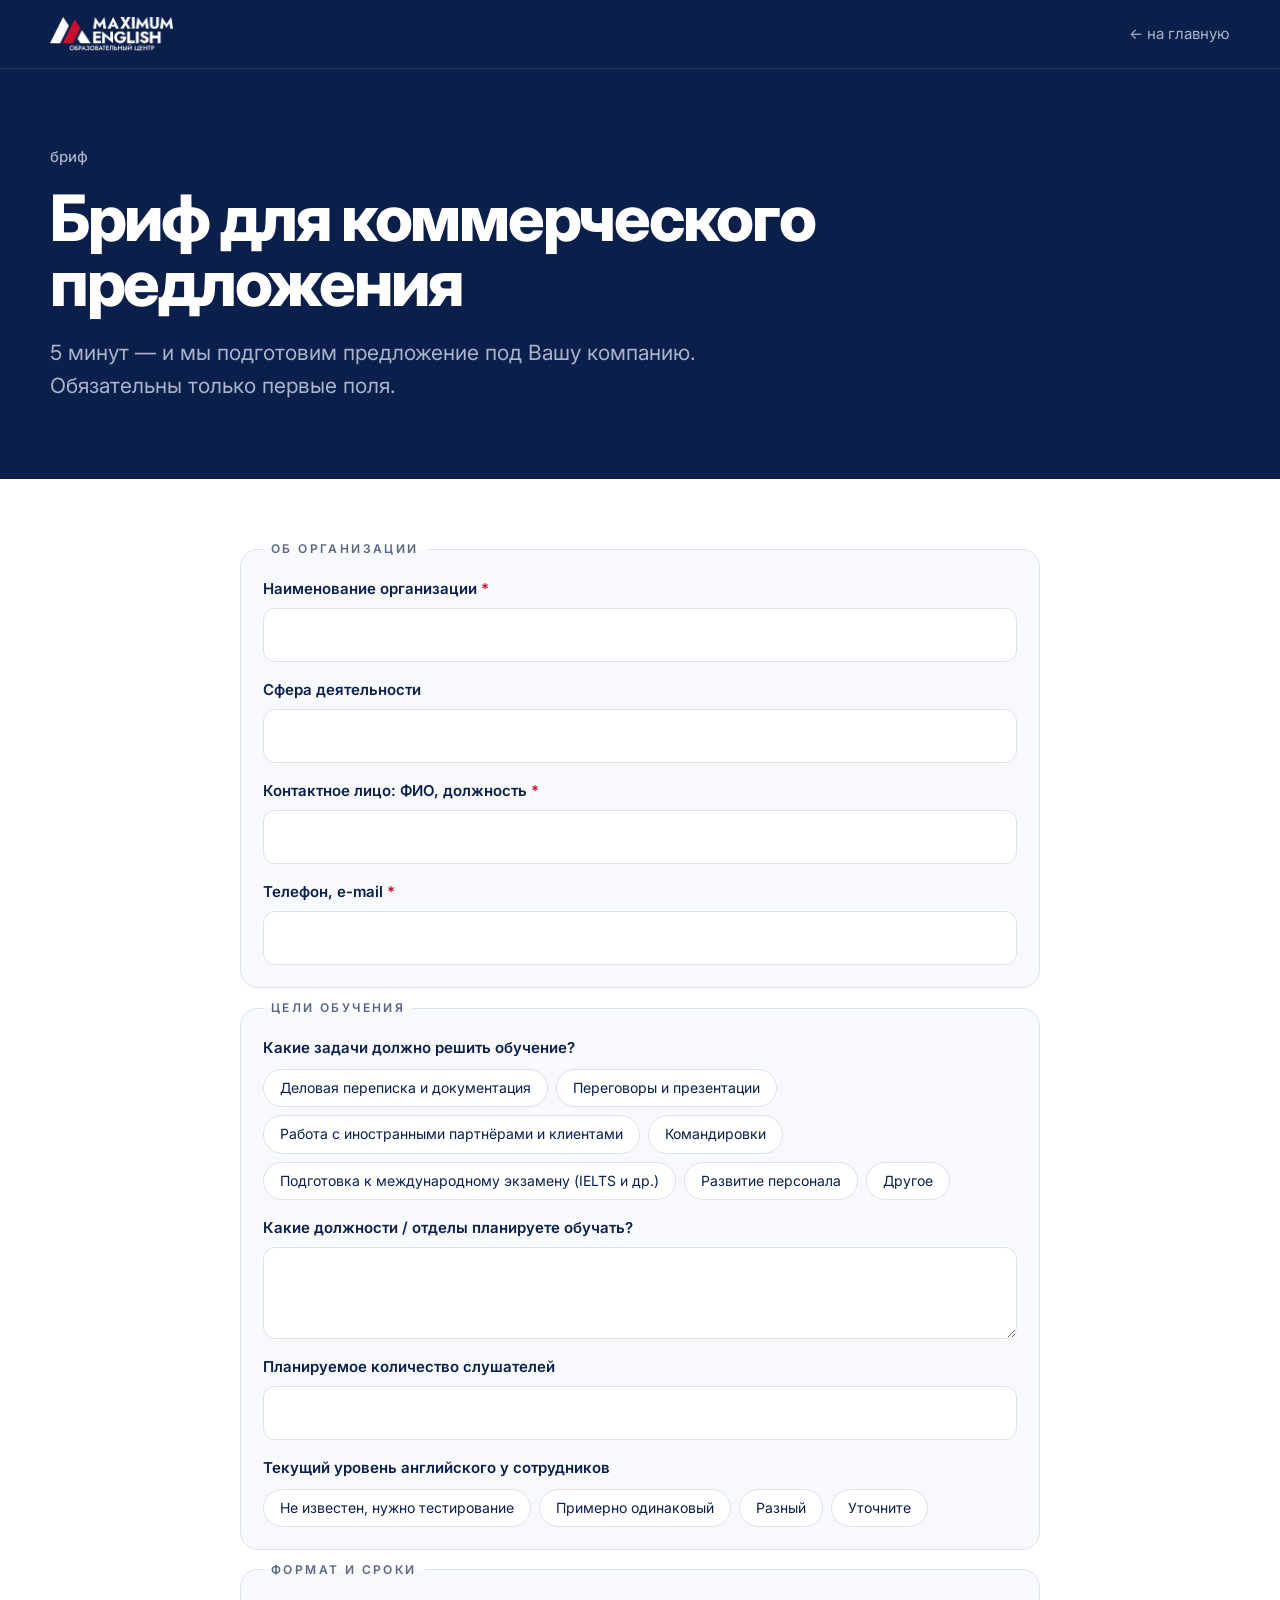
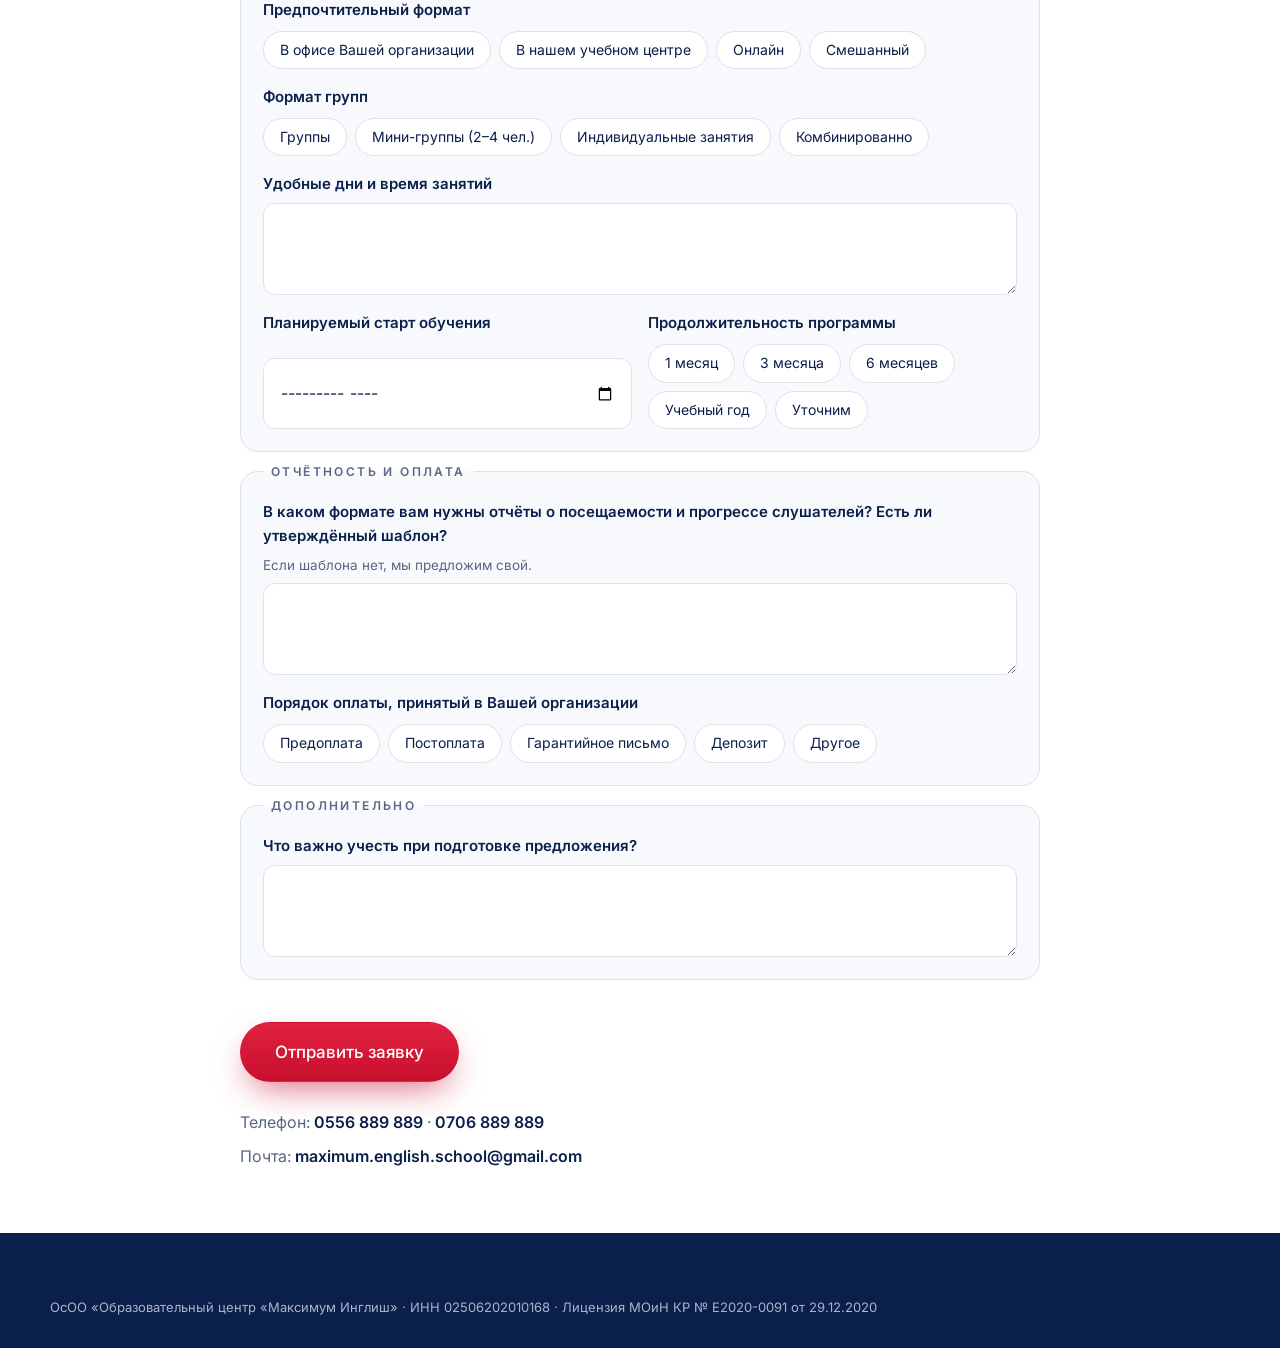
==== brief.html @ fdadd222 "Лендинг v4: визуальная копия образца, короткая форма, бриф отдельной страницей" ====
<!doctype html>
<html lang="ru">
<head>
<meta charset="utf-8">
<meta name="viewport" content="width=device-width, initial-scale=1">
<title>Бриф для коммерческого предложения — Maximum English</title>
<meta name="description" content="Бриф для коммерческого предложения по корпоративному обучению английскому — Maximum English.">
<meta name="robots" content="noindex">
<link rel="icon" href="assets/logo.png">
<link rel="preconnect" href="https://fonts.googleapis.com">
<link rel="preconnect" href="https://fonts.gstatic.com" crossorigin>
<link href="https://fonts.googleapis.com/css2?family=Inter:wght@400;500;600;700;800&family=Playfair+Display:ital@1&display=swap" rel="stylesheet">
<link rel="stylesheet" href="v4.css">
</head>
<body>
<header class="top">
  <div class="wrap">
    <a href="index.html" aria-label="Maximum English — на главную"><img src="assets/logo-white.png" alt="Maximum English — образовательный центр" width="123" height="34"></a>
    <!-- «на главную» ведёт на лендинг; после замены index.html на v4 поменять ссылку на ./ -->
    <a class="back" href="index.html">← на главную</a>
  </div>
</header>
<main>
<section class="s-dark" style="padding:clamp(48px,6vw,80px) 0">
  <div class="wrap">
    <p class="eyebrow">бриф</p>
    <h1 class="h-xl">Бриф для коммерческого предложения</h1>
    <p class="lead">5 минут — и мы подготовим предложение под Вашу компанию. Обязательны только первые поля.</p>
  </div>
</section>
<section class="s-white" id="brief" style="padding:clamp(40px,5vw,72px) 0">
  <div class="wrap" style="max-width:900px">
    <form id="briefForm" class="bf" novalidate>
      <input type="text" name="_honey" style="display:none" tabindex="-1" autocomplete="off">
      <fieldset>
        <legend>Об организации</legend>
        <label class="f"><span>Наименование организации <span class="req">*</span></span><input type="text" name="org" required autocomplete="organization"></label>
        <label class="f">Сфера деятельности<input type="text" name="sphere"></label>
        <label class="f"><span>Контактное лицо: ФИО, должность <span class="req">*</span></span><input type="text" name="contact" required></label>
        <label class="f"><span>Телефон, e-mail <span class="req">*</span></span><input type="text" name="phone_email" required></label>
      </fieldset>

      <fieldset>
        <legend>Цели обучения</legend>
        <div class="q"><span>Какие задачи должно решить обучение?</span><div class="opts">
          <label class="opt"><input type="checkbox" name="goals" value="Деловая переписка и документация"><span>Деловая переписка и документация</span></label>
          <label class="opt"><input type="checkbox" name="goals" value="Переговоры и презентации"><span>Переговоры и презентации</span></label>
          <label class="opt"><input type="checkbox" name="goals" value="Работа с иностранными партнёрами и клиентами"><span>Работа с иностранными партнёрами и клиентами</span></label>
          <label class="opt"><input type="checkbox" name="goals" value="Командировки"><span>Командировки</span></label>
          <label class="opt"><input type="checkbox" name="goals" value="Подготовка к международному экзамену (IELTS и др.)"><span>Подготовка к международному экзамену (IELTS и др.)</span></label>
          <label class="opt"><input type="checkbox" name="goals" value="Развитие персонала"><span>Развитие персонала</span></label>
          <label class="opt"><input type="checkbox" name="goals" value="Другое"><span>Другое</span></label>
        </div></div>
        <label class="f">Какие должности / отделы планируете обучать?<textarea name="departments"></textarea></label>
        <label class="f">Планируемое количество слушателей<input type="number" name="count" min="1" inputmode="numeric"></label>
        <div class="q"><span>Текущий уровень английского у сотрудников</span><div class="opts">
          <label class="opt"><input type="radio" name="level" value="Не известен, нужно тестирование"><span>Не известен, нужно тестирование</span></label>
          <label class="opt"><input type="radio" name="level" value="Примерно одинаковый"><span>Примерно одинаковый</span></label>
          <label class="opt"><input type="radio" name="level" value="Разный"><span>Разный</span></label>
          <label class="opt"><input type="radio" name="level" value="Уточните"><span>Уточните</span></label>
        </div></div>
      </fieldset>

      <fieldset>
        <legend>Формат и сроки</legend>
        <div class="q"><span>Предпочтительный формат</span><div class="opts">
          <label class="opt"><input type="checkbox" name="format" value="В офисе вашей организации"><span>В офисе Вашей организации</span></label>
          <label class="opt"><input type="checkbox" name="format" value="В нашем учебном центре"><span>В нашем учебном центре</span></label>
          <label class="opt"><input type="checkbox" name="format" value="Онлайн"><span>Онлайн</span></label>
          <label class="opt"><input type="checkbox" name="format" value="Смешанный"><span>Смешанный</span></label>
        </div></div>
        <div class="q"><span>Формат групп</span><div class="opts">
          <label class="opt"><input type="radio" name="groups" value="Группы"><span>Группы</span></label>
          <label class="opt"><input type="radio" name="groups" value="Мини-группы (2–4 чел.)"><span>Мини-группы (2–4 чел.)</span></label>
          <label class="opt"><input type="radio" name="groups" value="Индивидуальные занятия"><span>Индивидуальные занятия</span></label>
          <label class="opt"><input type="radio" name="groups" value="Комбинированно"><span>Комбинированно</span></label>
        </div></div>
        <label class="f">Удобные дни и время занятий<textarea name="schedule"></textarea></label>
        <div class="two">
          <label class="f">Планируемый старт обучения<input type="month" name="start"></label>
          <div class="q"><span>Продолжительность программы</span><div class="opts">
            <label class="opt"><input type="radio" name="duration" value="1 месяц"><span>1 месяц</span></label>
            <label class="opt"><input type="radio" name="duration" value="3 месяца"><span>3 месяца</span></label>
            <label class="opt"><input type="radio" name="duration" value="6 месяцев"><span>6 месяцев</span></label>
            <label class="opt"><input type="radio" name="duration" value="Учебный год"><span>Учебный год</span></label>
            <label class="opt"><input type="radio" name="duration" value="Уточним"><span>Уточним</span></label>
          </div></div>
        </div>
      </fieldset>

      <fieldset>
        <legend>Отчётность и оплата</legend>
        <label class="f">В каком формате вам нужны отчёты о посещаемости и прогрессе слушателей? Есть ли утверждённый шаблон?<span class="hint">Если шаблона нет, мы предложим свой.</span><textarea name="reports"></textarea></label>
        <div class="q"><span>Порядок оплаты, принятый в Вашей организации</span><div class="opts">
          <label class="opt"><input type="radio" name="payment" value="Предоплата"><span>Предоплата</span></label>
          <label class="opt"><input type="radio" name="payment" value="Постоплата"><span>Постоплата</span></label>
          <label class="opt"><input type="radio" name="payment" value="Гарантийное письмо"><span>Гарантийное письмо</span></label>
          <label class="opt"><input type="radio" name="payment" value="Депозит"><span>Депозит</span></label>
          <label class="opt"><input type="radio" name="payment" value="Другое"><span>Другое</span></label>
        </div></div>
      </fieldset>

      <fieldset>
        <legend>Дополнительно</legend>
        <label class="f">Что важно учесть при подготовке предложения?<textarea name="extra"></textarea></label>
      </fieldset>

      <p class="err" id="formErr" role="alert"></p>
      <button class="btn btn-red" type="submit" style="justify-self:start">Отправить заявку</button>
    </form>

    <div class="thanks" id="thanks" role="status">
      <p class="eyebrow">Бриф получен</p>
      <h3>Благодарим! Бриф получен.</h3>
      <p>Наш менеджер свяжется с Вами в течение рабочего дня и направит коммерческое предложение.</p>
    </div>
    <div class="contacts">
      <span>Телефон: <a href="tel:+996556889889">0556 889 889</a> · <a href="tel:+996706889889">0706 889 889</a></span>
      <span>Почта: <a href="mailto:maximum.english.school@gmail.com">maximum.english.school@gmail.com</a></span>
    </div>
  </div>
</section>
</main>
<footer>
  <div class="wrap">
    <div class="legal" style="margin-top:0;border-top:0;padding-top:0">ОсОО «Образовательный центр «Максимум Инглиш» · ИНН 02506202010168 · Лицензия МОиН КР № E2020-0091 от 29.12.2020</div>
  </div>
</footer>
<script>
// Отправка брифа: на почту samaragm@maximumenglish.kg через FormSubmit (без своего сервера). Дана пересылает заявку Самаре в Telegram.
var LABELS={org:'Организация',sphere:'Сфера',contact:'Контактное лицо',phone_email:'Телефон, e-mail',goals:'Задачи обучения',departments:'Должности / отделы',count:'Кол-во слушателей',level:'Уровень',format:'Формат',groups:'Группы / индивидуально',schedule:'Дни и время',start:'Старт',duration:'Продолжительность',reports:'Отчёты',payment:'Порядок оплаты',extra:'Что учесть'};
function submitBrief(data){
  var body={_subject:'Бриф корп. клиента: '+(data.org||''),_template:'table',_captcha:'false'};
  Object.keys(data).forEach(function(k){ if(k==='_honey'){return;} var v=data[k]; body[LABELS[k]||k]=Array.isArray(v)?v.join(', '):String(v).slice(0,2000); });
  if(data._honey){ return Promise.resolve(); }
  return fetch('https://formsubmit.co/ajax/samaragm@maximumenglish.kg',{method:'POST',headers:{'Content-Type':'application/json','Accept':'application/json'},body:JSON.stringify(body)})
    .then(function(r){ if(!r.ok) throw new Error('send'); return r.json(); });
}

document.getElementById('briefForm').addEventListener('submit', function(e){
  e.preventDefault();
  var f = e.target, err = document.getElementById('formErr');
  var bad = Array.prototype.filter.call(f.querySelectorAll('[required]'), function(i){ return !i.value.trim(); });
  if (bad.length){ err.textContent = 'Заполните обязательные поля: организация, контактное лицо, телефон или e-mail.'; bad[0].focus(); return; }
  err.textContent = '';
  var data = {};
  new FormData(f).forEach(function(v,k){
    if (data[k] === undefined) data[k] = v;
    else data[k] = [].concat(data[k], v);
  });
  var btn=f.querySelector('button[type=submit]'); if(btn){btn.disabled=true;}
  submitBrief(data).catch(function(){ err.textContent='Не удалось отправить. Позвоните нам: +996 556 889 889 или напишите на samaragm@maximumenglish.kg'; if(btn){btn.disabled=false;} throw 0; }).then(function(){
    f.style.display = 'none';
    var t = document.getElementById('thanks'); t.style.display = 'block';
    t.scrollIntoView({behavior:'smooth', block:'center'});
  });
});
</script>

</body>
</html>
---- v4.css ----
/* v4 — визуальная копия образца, цвета Maximum English. Общий файл стилей для v4.html и brief.html */
:root{
  --dark:#0B1F4B;        /* тёмные секции (у образца #0b0b0b) */
  --dark-2:#12295C;      /* карточки на тёмном */
  --dark-line:rgba(255,255,255,.12);
  --on-dark:#FFFFFF;
  --on-dark-muted:#A9B4CC;
  --light:#EEF1F6;       /* светлые секции (у образца #ebebeb) */
  --card:#F7F9FC;        /* карточки на светлом */
  --card-line:#DCE2EC;
  --white:#FFFFFF;
  --ink:#0B1F4B;
  --muted:#5A6684;
  --red:#C8102E;         /* кнопка-пилюля (у образца жёлтая) */
  --red-2:#E0213F;
  --accent:#FF5A5F;      /* акцентные цифры на тёмном (у образца жёлтые) */
  --sans:'Inter',system-ui,-apple-system,'Segoe UI',Arial,sans-serif;
  --serif:'Playfair Display',Georgia,serif;
  --pad:clamp(16px,3.9vw,50px);
  --sec:clamp(72px,9.5vw,124px);
}
*{box-sizing:border-box}
html{scroll-behavior:smooth;scroll-padding-top:72px}
body{margin:0;background:var(--light);color:var(--ink);font:400 16px/1.6 var(--sans);overflow-x:hidden;-webkit-text-size-adjust:100%;-webkit-font-smoothing:antialiased}
img,video{max-width:100%;height:auto;display:block}
a{color:inherit}
.wrap{max-width:1280px;margin:0 auto;padding:0 var(--pad)}
section{padding:var(--sec) 0}
.s-dark{background:var(--dark);color:var(--on-dark)}
.s-light{background:var(--light)}
.s-white{background:var(--white)}
.eyebrow{font:500 15px/1.4 var(--sans);color:var(--muted);margin:0 0 18px}
.s-dark .eyebrow{color:var(--on-dark-muted)}
h1,h2,h3{margin:0;font-family:var(--sans)}
.h-xl{font-weight:800;font-size:clamp(34px,5vw,64px);line-height:1.02;letter-spacing:-.035em;max-width:1000px}
.h-xl em{font:italic 400 1.02em/1 var(--serif);letter-spacing:-.01em;color:var(--accent)}
.s-light .h-xl em{color:var(--red)}
.lead{font-size:clamp(17px,1.65vw,21px);line-height:1.55;color:var(--muted);margin:22px 0 0;max-width:780px}
.s-dark .lead{color:var(--on-dark-muted)}
.caps{font:600 12.5px/1.4 var(--sans);letter-spacing:.22em;text-transform:uppercase}

/* кнопки-пилюли */
.btn{display:inline-flex;align-items:center;justify-content:center;gap:12px;min-height:60px;padding:0 34px;border-radius:999px;font:500 17px/1.2 var(--sans);text-decoration:none;cursor:pointer;border:1px solid transparent;text-align:center;transition:transform .15s,filter .15s}
.btn svg{width:20px;height:20px;flex:none}
.btn-red{background:linear-gradient(180deg,var(--red-2),var(--red));color:#fff;box-shadow:0 14px 34px -10px rgba(200,16,46,.65)}
.btn-red:hover{filter:brightness(1.06);transform:translateY(-1px)}
.btn-line{border-color:rgba(255,255,255,.28);color:#fff;background:transparent}
.s-light .btn-line,.s-white .btn-line{border-color:#B9C2D3;color:var(--ink)}
.btn-line:hover{border-color:currentColor}
.btn:disabled{opacity:.6;cursor:wait}
.center{text-align:center;margin-top:clamp(40px,5vw,64px)}

/* шапка */
.top{position:sticky;top:0;z-index:30;background:var(--dark);border-bottom:1px solid var(--dark-line);color:#fff}
.top .wrap{display:flex;align-items:center;justify-content:space-between;gap:16px;height:68px}
.top img{height:34px;width:auto}
.top .r{display:flex;align-items:center;gap:24px}
.top .meta{font-size:15px;color:var(--on-dark-muted)}
.top .btn{min-height:46px;padding:0 22px;font-size:15.5px}
.top .back{color:var(--on-dark-muted);text-decoration:none;font-size:15px}
.top .back:hover{color:#fff}
@media(max-width:860px){.top .meta{display:none}}
@media(max-width:420px){.top img{height:28px}.top .btn{padding:0 16px;font-size:14px;min-height:42px}}

/* 1. первый экран */
.hero{padding:clamp(56px,7vw,96px) 0 clamp(72px,9vw,120px)}
.hero .wrap{display:grid;gap:48px;align-items:center}
@media(min-width:960px){.hero .wrap{grid-template-columns:minmax(0,1.8fr) minmax(0,1fr);gap:56px}}
.hero h1{font-weight:800;font-size:clamp(36px,4.8vw,62px);line-height:1.04;letter-spacing:-.03em}
.hero .lead{max-width:600px}
.cta{display:flex;flex-wrap:wrap;gap:14px;margin-top:40px}
.boxes-l{margin:44px 0 14px;color:var(--on-dark-muted)}
.boxes{display:grid;grid-template-columns:repeat(4,minmax(0,1fr));gap:12px;max-width:640px}
.boxes div{border:1px solid rgba(255,255,255,.16);border-radius:6px;padding:16px 6px 14px;text-align:center}
.boxes b{display:block;font:500 clamp(22px,2.3vw,30px)/1.1 var(--sans);letter-spacing:-.01em;white-space:nowrap}
.boxes small{display:block;margin-top:8px;font:500 11px/1.3 var(--sans);letter-spacing:.14em;text-transform:uppercase;color:var(--on-dark-muted)}
.trio{display:grid;grid-template-columns:repeat(3,minmax(0,1fr));gap:24px;margin-top:52px;max-width:720px}
.trio b{display:block;font:800 clamp(22px,2.4vw,30px)/1.1 var(--sans);letter-spacing:-.02em;color:var(--accent)}
.trio span{display:block;margin-top:10px;font-size:14px;line-height:1.45;color:var(--on-dark-muted)}
.hero figure{margin:0;position:relative}
.hero figure img{width:100%;aspect-ratio:4/5;object-fit:cover;object-position:top;border-radius:18px}
.tagpill{position:absolute;left:16px;bottom:16px;right:16px;width:max-content;max-width:calc(100% - 32px);background:rgba(11,31,75,.78);backdrop-filter:blur(8px);border:1px solid rgba(255,255,255,.18);border-radius:999px;padding:9px 18px;font-size:13.5px;line-height:1.35;color:#fff}
@media(max-width:959px){.hero figure{max-width:480px}}
@media(max-width:560px){.boxes{grid-template-columns:repeat(2,minmax(0,1fr))}.trio{grid-template-columns:1fr;gap:18px}}

/* ЕДИНЫЙ СТИЛЬ КРУПНЫХ КАРТОЧЕК (как «после кэмпа» в образце): программы, боли, шаги, «подходит, если» */
.bcards{display:grid;gap:18px;margin-top:clamp(40px,5vw,64px);grid-template-columns:repeat(3,minmax(0,1fr))}
.bcards.c2{grid-template-columns:repeat(2,minmax(0,1fr))}
@media(max-width:1023px){.bcards{grid-template-columns:repeat(2,minmax(0,1fr))}}
@media(max-width:640px){.bcards,.bcards.c2{grid-template-columns:1fr}}
.bc{background:#F8F9FB;border-radius:20px;padding:clamp(26px,2.6vw,34px);color:var(--ink)}
.bc .n{display:block;font:800 clamp(44px,4.4vw,58px)/1 var(--sans);letter-spacing:-.045em}
.bc h3{font-size:clamp(20px,1.8vw,23px);font-weight:800;line-height:1.2;letter-spacing:-.02em;margin-top:20px}
.bc p{margin:12px 0 0;color:var(--muted);font-size:16.5px;line-height:1.55}
.bc.hot{background:linear-gradient(150deg,#E63946 0%,#C8102E 100%);color:#fff}
.bc.hot p{color:rgba(255,255,255,.88)}
.s-dark .bc{background:#F4F5F7}
.s-dark .bc.hot{background:linear-gradient(150deg,#E63946 0%,#C8102E 100%)}
.bc.no{background:rgba(255,255,255,.06);color:#fff}
.bc.no p{color:var(--on-dark-muted)}
.bc .ck{margin-bottom:4px}

/* 2. для кого — карточки 01–04 */
.cards2{display:grid;gap:18px;margin-top:clamp(40px,5vw,64px)}
@media(min-width:760px){.cards2{grid-template-columns:repeat(2,minmax(0,1fr))}}
.pain{background:var(--card);border:1px solid var(--card-line);border-radius:16px;padding:clamp(26px,3vw,40px)}
.num-i{font:italic 400 clamp(40px,4vw,52px)/1 var(--serif);color:var(--red);display:block;margin-bottom:22px}
.pain h3{font-size:clamp(20px,2vw,25px);font-weight:800;line-height:1.2;letter-spacing:-.02em}
.pain p{margin:12px 0 0;color:var(--muted);font-size:16.5px}

/* 3. программы — нумерованный список в 2 колонки */
.topics{display:grid;column-gap:60px;margin-top:clamp(40px,5vw,72px)}
@media(min-width:860px){.topics{grid-template-columns:repeat(2,minmax(0,1fr))}}
.topic{display:grid;grid-template-columns:44px minmax(0,1fr);gap:4px 10px;padding:24px 0;border-bottom:1px solid var(--dark-line)}
.topic i{font:italic 400 26px/1.1 var(--serif);color:var(--accent)}
.topic h3{font-size:clamp(18px,1.7vw,21px);font-weight:700;letter-spacing:-.015em;line-height:1.3}
.topic p{grid-column:2;margin:4px 0 0;color:var(--on-dark-muted);font-size:16px}

/* фото-карточки на тёмном */
.photo2{display:grid;gap:18px;margin-top:64px}
@media(min-width:760px){.photo2{grid-template-columns:repeat(2,minmax(0,1fr))}}
.pc{background:var(--dark-2);border:1px solid var(--dark-line);border-radius:16px;overflow:hidden}
.pc img{width:100%;aspect-ratio:16/10;object-fit:cover}
.pc .t{padding:clamp(22px,2.6vw,34px)}
.pc .caps{color:var(--accent)}
.pc h3{margin-top:14px;font-size:clamp(20px,2vw,25px);font-weight:800;letter-spacing:-.02em}
.pc p{margin:10px 0 0;color:var(--on-dark-muted)}
.note{max-width:820px;margin:28px auto 0;text-align:center;color:var(--on-dark-muted);font-size:16.5px}

/* окружение: сетка фото + текст */
.env{display:grid;gap:40px;align-items:center;margin-top:clamp(64px,7vw,96px)}
@media(min-width:900px){.env{grid-template-columns:minmax(0,1fr) minmax(0,1fr);gap:60px}}
.mosaic{display:grid;grid-template-columns:1fr 1fr;gap:12px}
.mosaic img{width:100%;border-radius:14px;object-fit:cover;aspect-ratio:4/3}
.mosaic img:first-child{grid-column:1/-1;aspect-ratio:3/2}
.env h2{font-size:clamp(28px,3.2vw,42px);font-weight:800;line-height:1.1;letter-spacing:-.03em}
.env p{color:var(--on-dark-muted);font-size:clamp(16px,1.5vw,18.5px);margin:22px 0 0}

/* 4. главное видео — интервью */
.lead-sec{padding-top:0}
.host{display:grid;gap:40px;margin-top:clamp(40px,5vw,60px);align-items:start}
@media(min-width:900px){.host{grid-template-columns:minmax(0,.62fr) minmax(0,1fr);gap:64px}}
.host .v{position:relative}
.host video{width:100%;aspect-ratio:9/16;object-fit:cover;border-radius:18px;background:#000;max-height:820px}
.host .tagpill{bottom:auto;top:16px}
@media(max-width:899px){.host .v{max-width:440px}}
.stat4{display:grid;grid-template-columns:repeat(4,minmax(0,1fr));gap:20px;border-top:1px solid var(--dark-line);border-bottom:1px solid var(--dark-line);padding:30px 0}
.stat4 b{display:block;font:800 clamp(28px,3.2vw,42px)/1 var(--sans);letter-spacing:-.03em;color:var(--accent)}
.stat4 span{display:block;margin-top:10px;font-size:14.5px;line-height:1.4;color:var(--on-dark-muted)}
@media(max-width:560px){.stat4{grid-template-columns:repeat(2,minmax(0,1fr));row-gap:26px}}
.ilist{list-style:none;margin:0;padding:0}
.ilist li{display:grid;grid-template-columns:52px minmax(0,1fr);gap:20px;padding:26px 0;border-bottom:1px solid var(--dark-line)}
.ico{width:52px;height:52px;border-radius:50%;border:1px solid rgba(255,255,255,.2);display:grid;place-items:center;color:var(--accent)}
.ico svg{width:20px;height:20px}
.ilist h3{font-size:clamp(17px,1.6vw,20px);font-weight:700;letter-spacing:-.01em;line-height:1.35}
.ilist p{margin:6px 0 0;color:var(--on-dark-muted)}

/* ещё видео Самары — 2 карточки (тёмная и белая) */
.sub-h{font-size:clamp(24px,2.6vw,34px);font-weight:800;letter-spacing:-.025em;margin-top:clamp(64px,7vw,96px)}
.spk{display:grid;gap:18px;margin-top:28px}
@media(min-width:860px){.spk{grid-template-columns:repeat(2,minmax(0,1fr))}}
.sc{align-items:center;border-radius:20px;padding:clamp(22px,2.6vw,34px);background:var(--dark-2);border:1px solid var(--dark-line);display:grid;grid-template-columns:150px minmax(0,1fr);gap:24px;align-items:start}
.sc.w{background:#fff;color:var(--ink);border-color:#fff}
.sc video{width:150px;aspect-ratio:9/16;object-fit:cover;border-radius:12px;background:#000}
.sc .who{display:flex;align-items:center;gap:12px;padding-bottom:16px;border-bottom:1px solid var(--dark-line);margin-bottom:16px}
.sc.w .who{border-color:var(--card-line)}
.sc .who img{width:48px;height:48px;border-radius:50%;object-fit:cover;object-position:top;border:2px solid var(--accent)}
.sc .who b{font-size:17px}
.sc h3{font-size:17.5px;font-weight:700;line-height:1.35}
.sc p{margin:10px 0 0;color:var(--on-dark-muted)}
.sc.w p{color:var(--muted)}
@media(max-width:480px){.sc{grid-template-columns:1fr}.sc video{width:100%;max-width:300px}}

/* 5. отзывы — вертикальные видео-карточки */
.revs{display:grid;gap:18px;margin-top:clamp(40px,5vw,64px);grid-template-columns:repeat(4,minmax(0,1fr))}
@media(max-width:1023px){.revs{grid-template-columns:repeat(2,minmax(0,1fr))}}
@media(max-width:520px){.revs{grid-template-columns:1fr;max-width:400px}}
.rv{background:var(--card);border:1px solid var(--card-line);border-radius:18px;padding:10px 10px 22px;margin:0}
.rv video{width:100%;aspect-ratio:9/16;object-fit:cover;border-radius:12px;background:#0b0b0b}
.rv h3{font-size:18px;font-weight:700;margin:18px 10px 0;letter-spacing:-.01em}
.rv p{margin:6px 10px 0;color:var(--muted);font-size:14.5px;line-height:1.45}
.revs .more{display:none}
.revs.open .more{display:block}
.more-btn{margin-top:36px}

/* клиенты — сетка плашек для логотипов */
.divide{border:0;border-top:1px solid var(--card-line);margin:0}
.logos{display:grid;gap:12px;margin-top:clamp(36px,4vw,56px);grid-template-columns:repeat(4,minmax(0,1fr))}
@media(max-width:900px){.logos{grid-template-columns:repeat(3,minmax(0,1fr))}}
@media(max-width:560px){.logos{grid-template-columns:repeat(2,minmax(0,1fr))}}
.lg{background:var(--card);border:1px solid var(--card-line);border-radius:14px;min-height:104px;display:flex;align-items:center;justify-content:center;padding:16px;text-align:center;font:600 15px/1.3 var(--sans);color:var(--ink);letter-spacing:-.01em}
.lg img{max-height:44px;max-width:80%;width:auto;height:auto}
.lg.em{flex-direction:column;gap:8px}
.lg.em img{max-height:46px}
.lg.em span{font:600 12.5px/1.25 var(--sans);color:var(--muted)}

/* 6. тарифы — карточки 01–03, первая (выгодная) цветная */
.tariffs{display:grid;gap:18px;margin-top:clamp(40px,5vw,64px)}
@media(min-width:900px){.tariffs{grid-template-columns:repeat(3,minmax(0,1fr))}}
.tf{background:var(--card);border:1px solid var(--card-line);border-radius:20px;padding:clamp(26px,3vw,40px);display:flex;flex-direction:column}
.tf .n{font:800 clamp(48px,5vw,64px)/1 var(--sans);letter-spacing:-.04em}
.tf h3{font-size:clamp(22px,2.2vw,27px);font-weight:800;letter-spacing:-.02em;margin-top:18px}
.tf .k{color:var(--muted);font-size:15px;margin-top:4px}
.tf ul{list-style:none;margin:22px 0 0;padding:0}
.tf li{display:flex;justify-content:space-between;align-items:baseline;gap:12px;padding:12px 0;border-top:1px solid var(--card-line);font-size:15.5px}
.tf li b{font-weight:800;font-size:19px;white-space:nowrap;letter-spacing:-.01em}
.tf .u{margin-top:auto;padding-top:16px;color:var(--muted);font-size:14px}
.tf.hot{background:linear-gradient(160deg,#E0213F,#B40E29);color:#fff;border-color:transparent}
.tf.hot .k,.tf.hot .u{color:rgba(255,255,255,.82)}
.tf.hot li{border-color:rgba(255,255,255,.25)}
.badge{align-self:flex-start;margin-top:14px;background:#fff;color:var(--red);border-radius:999px;padding:5px 12px;font:700 12px/1.2 var(--sans);letter-spacing:.08em;text-transform:uppercase}
.pnote{margin:26px 0 0;color:var(--muted);font-size:16px}
.s-dark .pnote{color:var(--on-dark-muted)}
.tf{border:0;color:var(--ink)}
.tf.hot{color:#fff}

/* 7. подходит / не подходит + плашка */
.fit{display:grid;gap:48px;margin-top:clamp(40px,5vw,64px);align-items:start}
@media(min-width:960px){.fit{grid-template-columns:minmax(0,1fr) minmax(0,1fr);gap:64px}}
.checks{list-style:none;margin:0;padding:0}
.checks li{display:grid;grid-template-columns:36px minmax(0,1fr);gap:20px;padding:24px 0;border-bottom:1px solid var(--dark-line)}
.checks li:first-child{padding-top:0}
.checks li:last-child{border-bottom:0}
.ck{width:36px;height:36px;border-radius:50%;background:rgba(255,90,95,.14);color:var(--accent);display:grid;place-items:center}
.ck svg{width:16px;height:16px}
.checks .no .ck{background:rgba(255,255,255,.07);color:var(--on-dark-muted)}
.checks h3{font-size:clamp(17px,1.6vw,20px);font-weight:700;line-height:1.4}
.checks .no h3{color:var(--on-dark-muted)}
.checks p{margin:6px 0 0;color:var(--on-dark-muted);font-size:15.5px}
.panel{border:1px solid var(--accent);border-radius:20px;padding:clamp(26px,3.4vw,44px);background:radial-gradient(120% 80% at 100% 0%,rgba(255,90,95,.14),transparent 60%),var(--dark-2)}
.panel .caps{color:var(--accent)}
.panel .big{font:800 clamp(30px,3.6vw,48px)/1.08 var(--sans);letter-spacing:-.03em;margin-top:16px}
.panel .where{color:var(--on-dark-muted);margin-top:10px;font-size:17px}
.prog{margin-top:36px}
.prog .row{display:flex;justify-content:space-between;align-items:baseline;gap:12px}
.prog .row b{font:800 clamp(52px,6vw,76px)/1 var(--sans);color:var(--accent);letter-spacing:-.04em}
.prog .row b small{font:400 22px/1 var(--sans);color:var(--on-dark-muted);letter-spacing:0;margin-left:6px}
.prog .row span{color:var(--on-dark-muted);font-size:16.5px;text-align:right}
.bar{height:9px;border-radius:9px;background:rgba(255,255,255,.1);margin-top:16px;overflow:hidden}
.bar i{display:block;height:100%;width:20%;border-radius:9px;background:linear-gradient(90deg,var(--red),var(--accent))}
.prog .sub{display:flex;justify-content:space-between;gap:12px;margin-top:12px;font-size:14.5px;color:var(--on-dark-muted)}
.panel .btn{width:100%;margin-top:34px}
.live{display:flex;align-items:center;gap:12px;margin-top:22px;border:1px solid rgba(255,90,95,.35);border-radius:6px;padding:14px 18px;font-size:15px;color:var(--on-dark-muted)}
.live:before{content:"";flex:none;width:9px;height:9px;border-radius:50%;background:var(--accent)}
.live b{color:#fff}
.panel .caps.k2{color:var(--on-dark-muted);margin-top:28px;display:block;font-size:11.5px}
.tel{display:flex;justify-content:space-between;gap:12px;align-items:center;border:1px solid var(--dark-line);border-radius:8px;padding:14px 18px;margin-top:10px;text-decoration:none;font-weight:600}
.tel span{color:var(--on-dark-muted);font-weight:400;font-size:14.5px}

/* 8. как попасть — шаги 01–05 */
.steps{list-style:none;padding:0;grid-template-columns:repeat(5,minmax(0,1fr))}
@media(max-width:1180px){.steps{grid-template-columns:repeat(3,minmax(0,1fr))}}
@media(max-width:640px){.steps{grid-template-columns:1fr}}
.steps .bc{padding:28px 24px}

/* 9. заявка */
.apply{display:grid;gap:40px;align-items:start}
@media(min-width:960px){.apply{grid-template-columns:minmax(0,1fr) minmax(0,1fr);gap:64px}}
.contacts{margin-top:28px;display:grid;gap:8px;font-size:16px;color:var(--muted)}
.contacts a{color:var(--ink);font-weight:600;text-decoration:none;word-break:break-word}
.lf{background:var(--light);border:1px solid var(--card-line);border-radius:20px;padding:clamp(24px,3vw,40px);display:grid;gap:16px}
.lf label{display:grid;gap:7px;font-weight:600;font-size:15px}
.req{color:var(--red)}
input[type=text],input[type=tel],input[type=email],input[type=number],input[type=month],textarea{width:100%;font:400 16px/1.4 var(--sans);color:var(--ink);background:#fff;border:1px solid var(--card-line);border-radius:12px;padding:14px 16px;min-height:54px}
textarea{min-height:92px;resize:vertical}
input:focus,textarea:focus{outline:2px solid var(--ink);outline-offset:1px}
.lf .btn{width:100%;margin-top:6px}
.err{color:var(--red);font-size:14.5px;font-weight:500;min-height:1em;margin:0}
.thanks{display:none;border-radius:20px;background:var(--light);padding:32px 28px}
.thanks h3{font-size:26px;font-weight:800;letter-spacing:-.02em;margin-bottom:8px}
.thanks p{margin:0;color:var(--muted)}
.brief-link{display:inline-block;margin-top:18px;font-size:15.5px;color:var(--muted)}
.brief-link a{color:var(--red);font-weight:600;text-decoration:none}
.brief-link a:hover{text-decoration:underline}

/* подвал */
footer{background:var(--dark);color:var(--on-dark-muted);padding:64px 0 30px;font-size:15px}
.fgrid{display:grid;gap:32px;grid-template-columns:repeat(auto-fit,minmax(min(100%,240px),1fr))}
footer img{height:40px;width:auto}
footer h4{margin:0 0 12px;color:#fff;font:600 12px/1.3 var(--sans);letter-spacing:.2em;text-transform:uppercase}
footer ul{list-style:none;margin:0;padding:0;display:grid;gap:6px}
footer a{color:#fff;text-decoration:none;font-weight:500;word-break:break-word}
.legal{border-top:1px solid var(--dark-line);margin-top:40px;padding-top:20px;font-size:13px}

/* полный бриф (brief.html) */
.bf{display:grid;gap:14px}
.bf fieldset{border:1px solid var(--card-line);background:var(--card);border-radius:18px;padding:22px;margin:0;display:grid;gap:16px;min-width:0}
.bf legend{font:600 12px/1 var(--sans);letter-spacing:.2em;text-transform:uppercase;color:var(--muted);padding:0 8px}
label.f{display:grid;gap:7px;font-weight:600;font-size:15px}
.hint{font-weight:400;color:var(--muted);font-size:13.5px}
.q{display:grid;gap:9px}
.q>span{font-weight:600;font-size:15px}
.opts{display:flex;flex-wrap:wrap;gap:8px}
.opt{position:relative;max-width:100%}
.opt input{position:absolute;opacity:0;inset:0;width:100%;height:100%;margin:0;cursor:pointer}
.opt span{display:inline-block;border:1px solid var(--card-line);border-radius:999px;padding:9px 16px;font-size:14px;line-height:1.3;background:#fff}
.opt input:checked+span{background:var(--ink);color:#fff;border-color:var(--ink)}
.opt input:focus-visible+span{outline:2px solid var(--ink);outline-offset:2px}
.two{display:grid;gap:16px;grid-template-columns:repeat(auto-fit,minmax(min(100%,240px),1fr))}
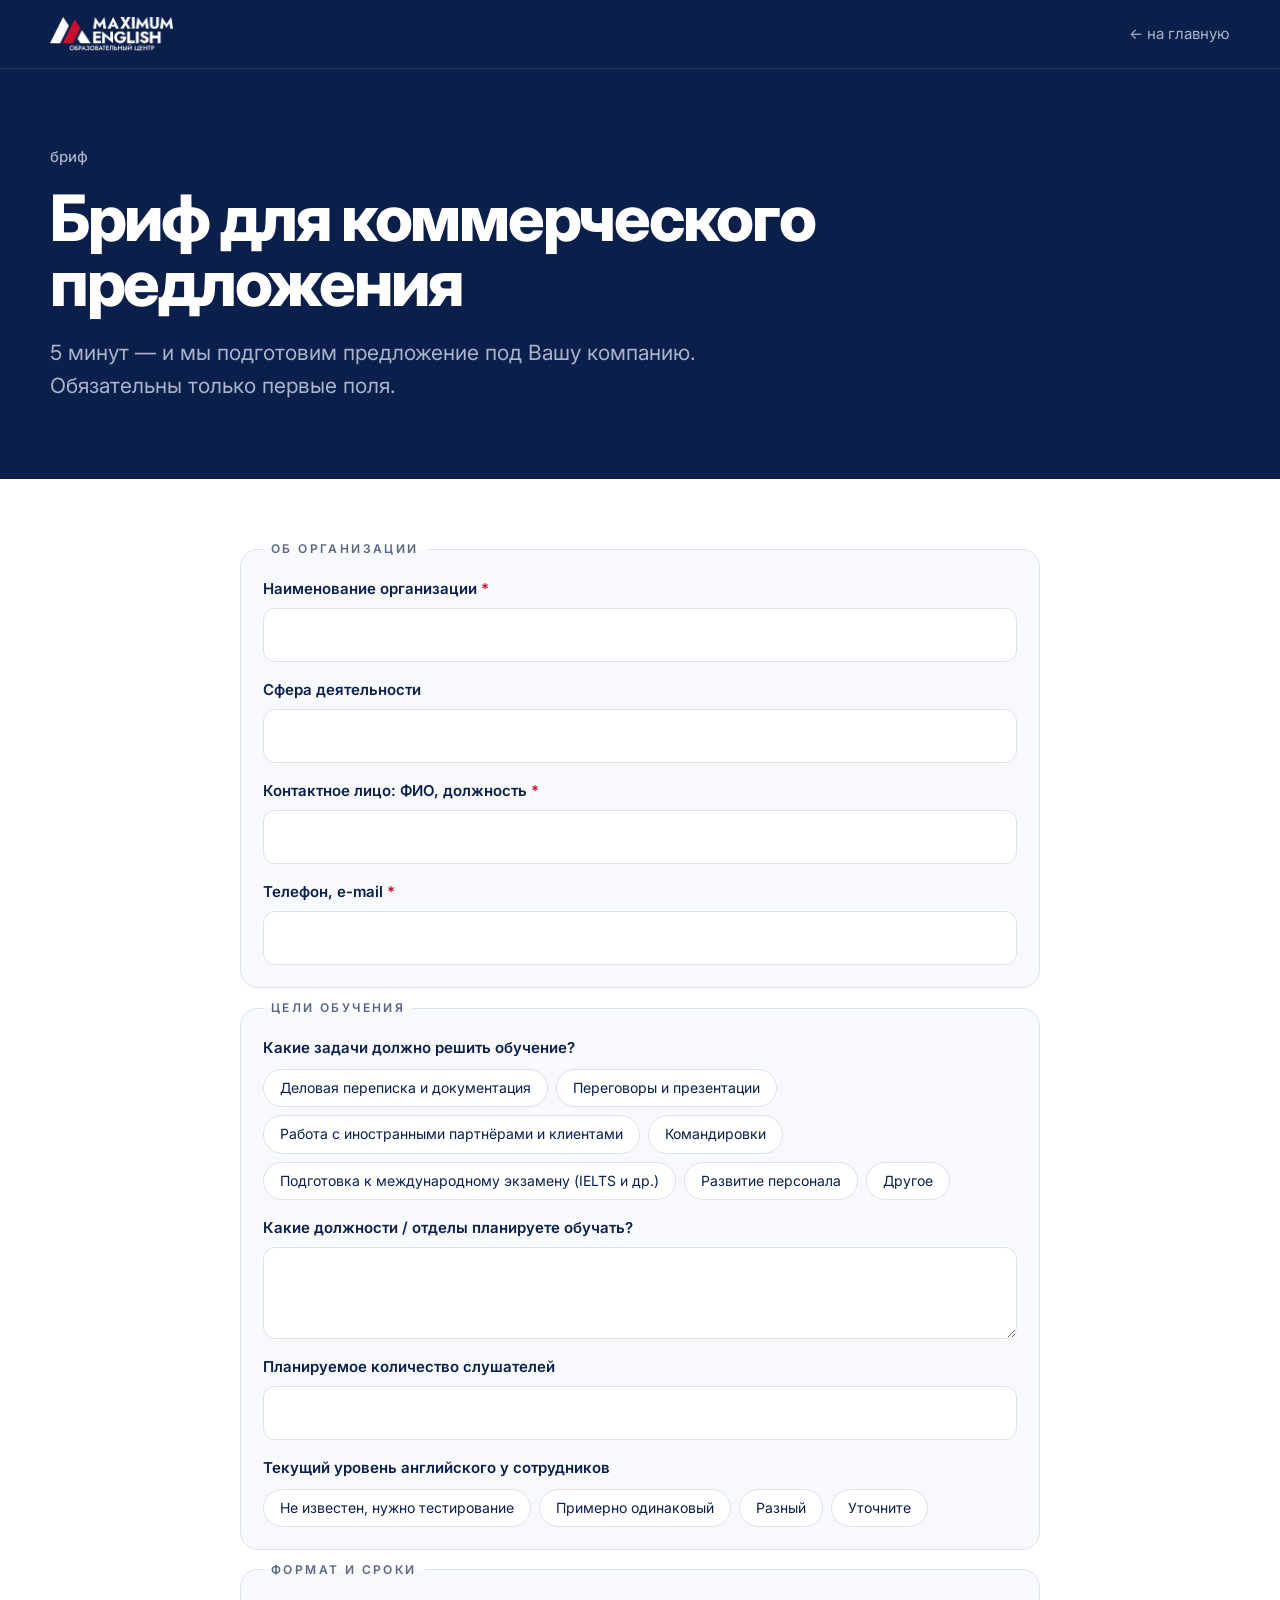
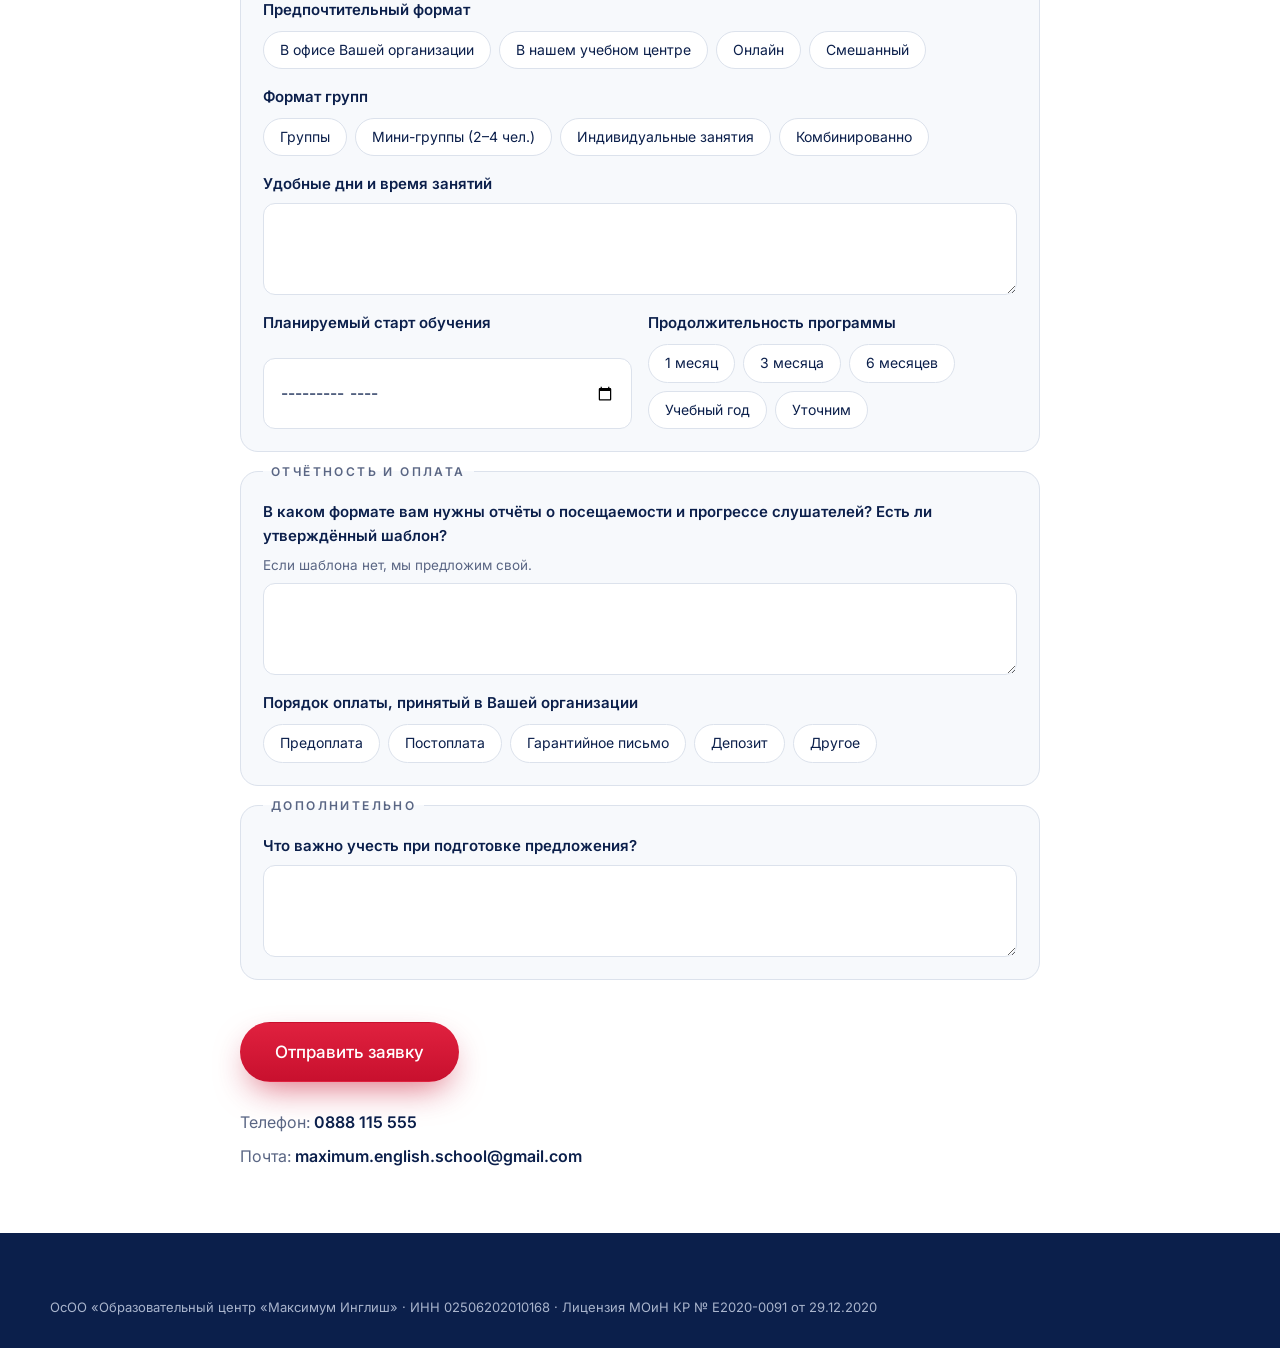
==== commit 0e88b1d8: "Форма заявки: телефон Самары 0888 115 555 Co-Authored-By: Claude Opus 5.5 <noreply@anthropic.com>" ====
--- a/brief.html
+++ b/brief.html
@@ -115,7 +115,7 @@
       <p>Наш менеджер свяжется с Вами в течение рабочего дня и направит коммерческое предложение.</p>
     </div>
     <div class="contacts">
-      <span>Телефон: <a href="tel:+996556889889">0556 889 889</a> · <a href="tel:+996706889889">0706 889 889</a></span>
+      <span>Телефон: <a href="tel:+996888115555">0888 115 555</a></span>
       <span>Почта: <a href="mailto:maximum.english.school@gmail.com">maximum.english.school@gmail.com</a></span>
     </div>
   </div>
@@ -149,7 +149,7 @@
     else data[k] = [].concat(data[k], v);
   });
   var btn=f.querySelector('button[type=submit]'); if(btn){btn.disabled=true;}
-  submitBrief(data).catch(function(){ err.textContent='Не удалось отправить. Позвоните нам: +996 556 889 889 или напишите на samaragm@maximumenglish.kg'; if(btn){btn.disabled=false;} throw 0; }).then(function(){
+  submitBrief(data).catch(function(){ err.textContent='Не удалось отправить. Позвоните нам: +996 888 115 555 или напишите на samaragm@maximumenglish.kg'; if(btn){btn.disabled=false;} throw 0; }).then(function(){
     f.style.display = 'none';
     var t = document.getElementById('thanks'); t.style.display = 'block';
     t.scrollIntoView({behavior:'smooth', block:'center'});
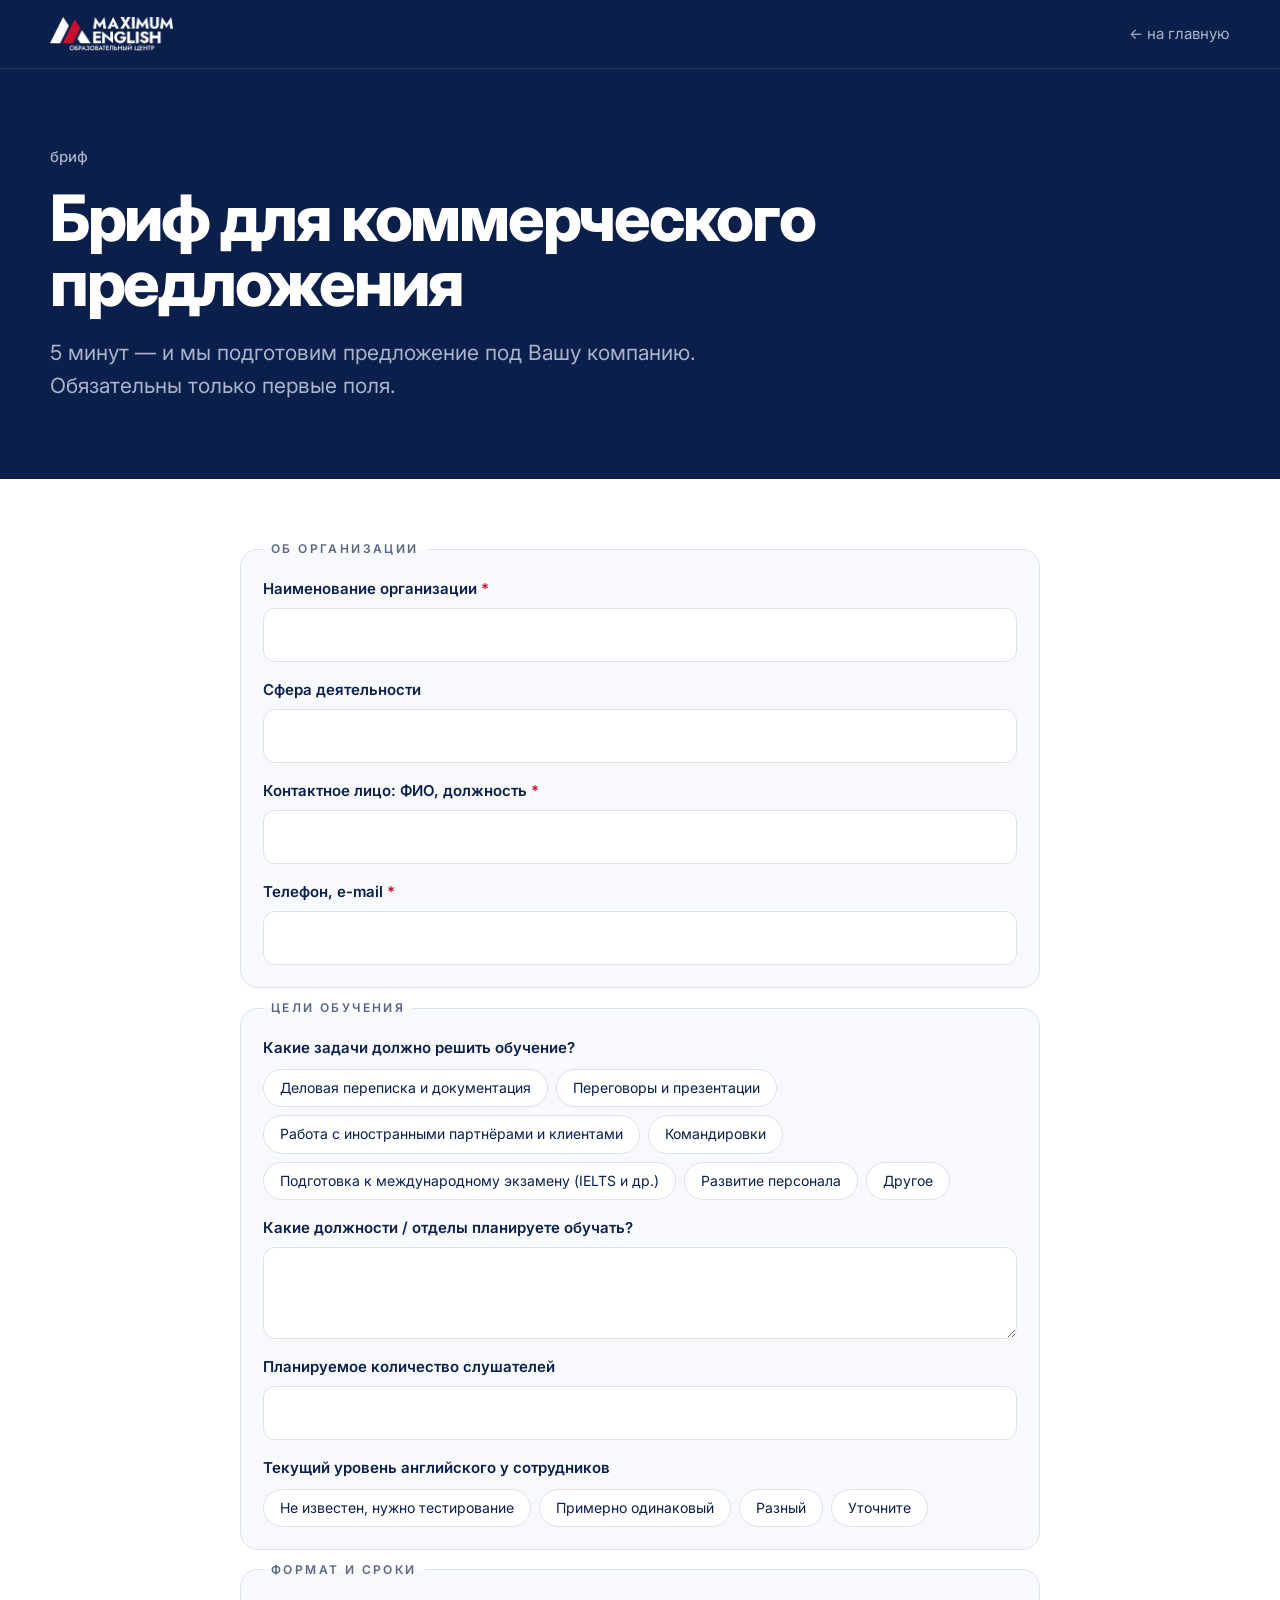
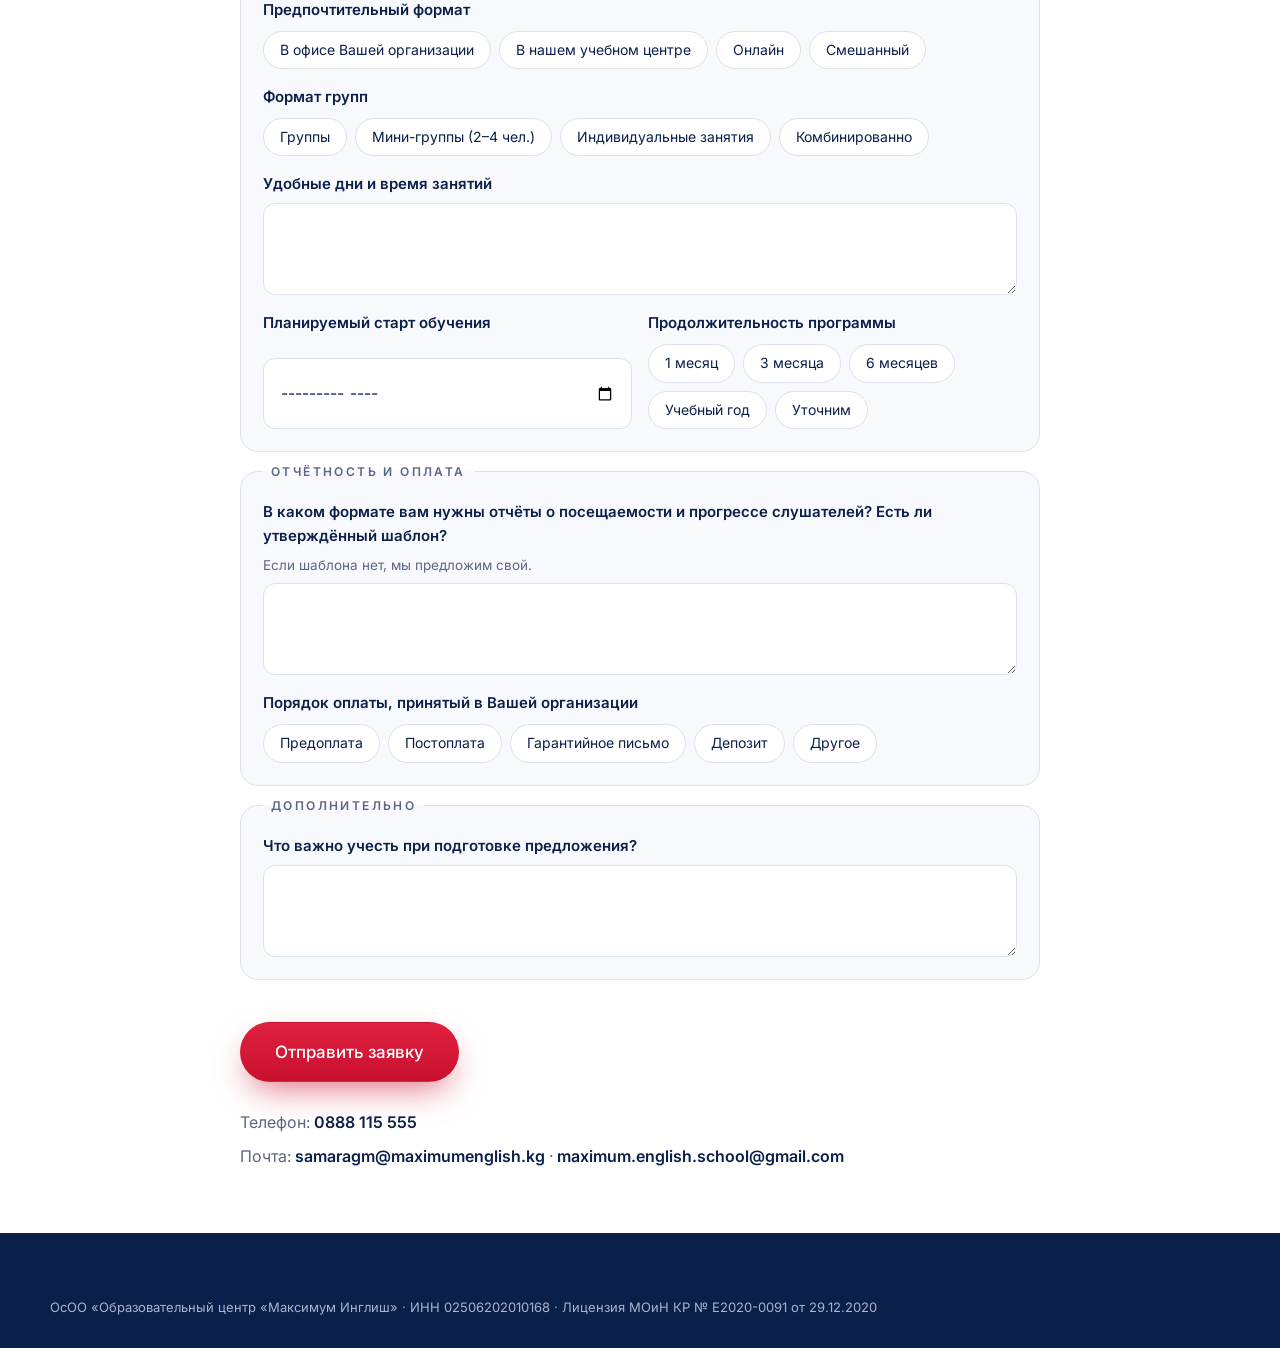
==== commit 6e60d907: "Корп. страница: почта Самары + почта школы Co-Authored-By: Claude Opus 5.5 <noreply@anthropic.com>" ====
--- a/brief.html
+++ b/brief.html
@@ -116,7 +116,7 @@
     </div>
     <div class="contacts">
       <span>Телефон: <a href="tel:+996888115555">0888 115 555</a></span>
-      <span>Почта: <a href="mailto:maximum.english.school@gmail.com">maximum.english.school@gmail.com</a></span>
+      <span>Почта: <a href="mailto:samaragm@maximumenglish.kg">samaragm@maximumenglish.kg</a> · <a href="mailto:maximum.english.school@gmail.com">maximum.english.school@gmail.com</a></span>
     </div>
   </div>
 </section>
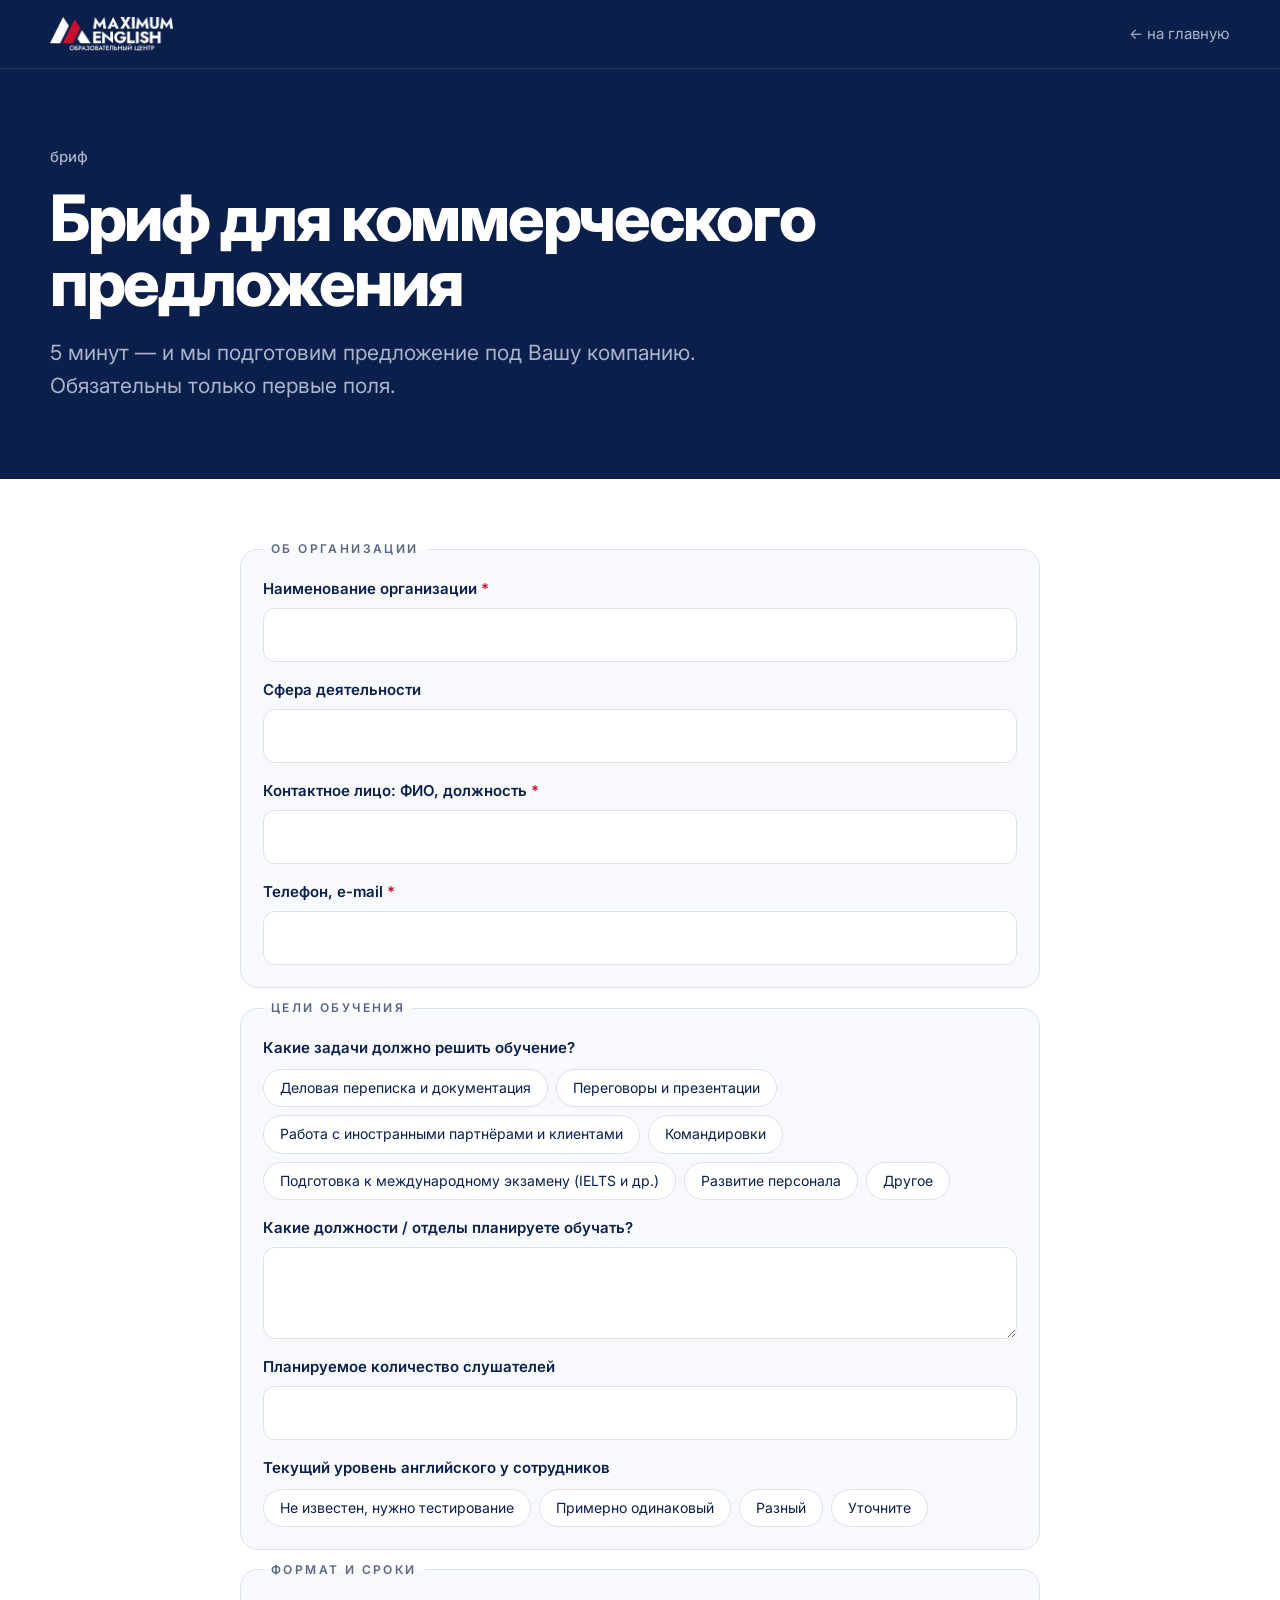
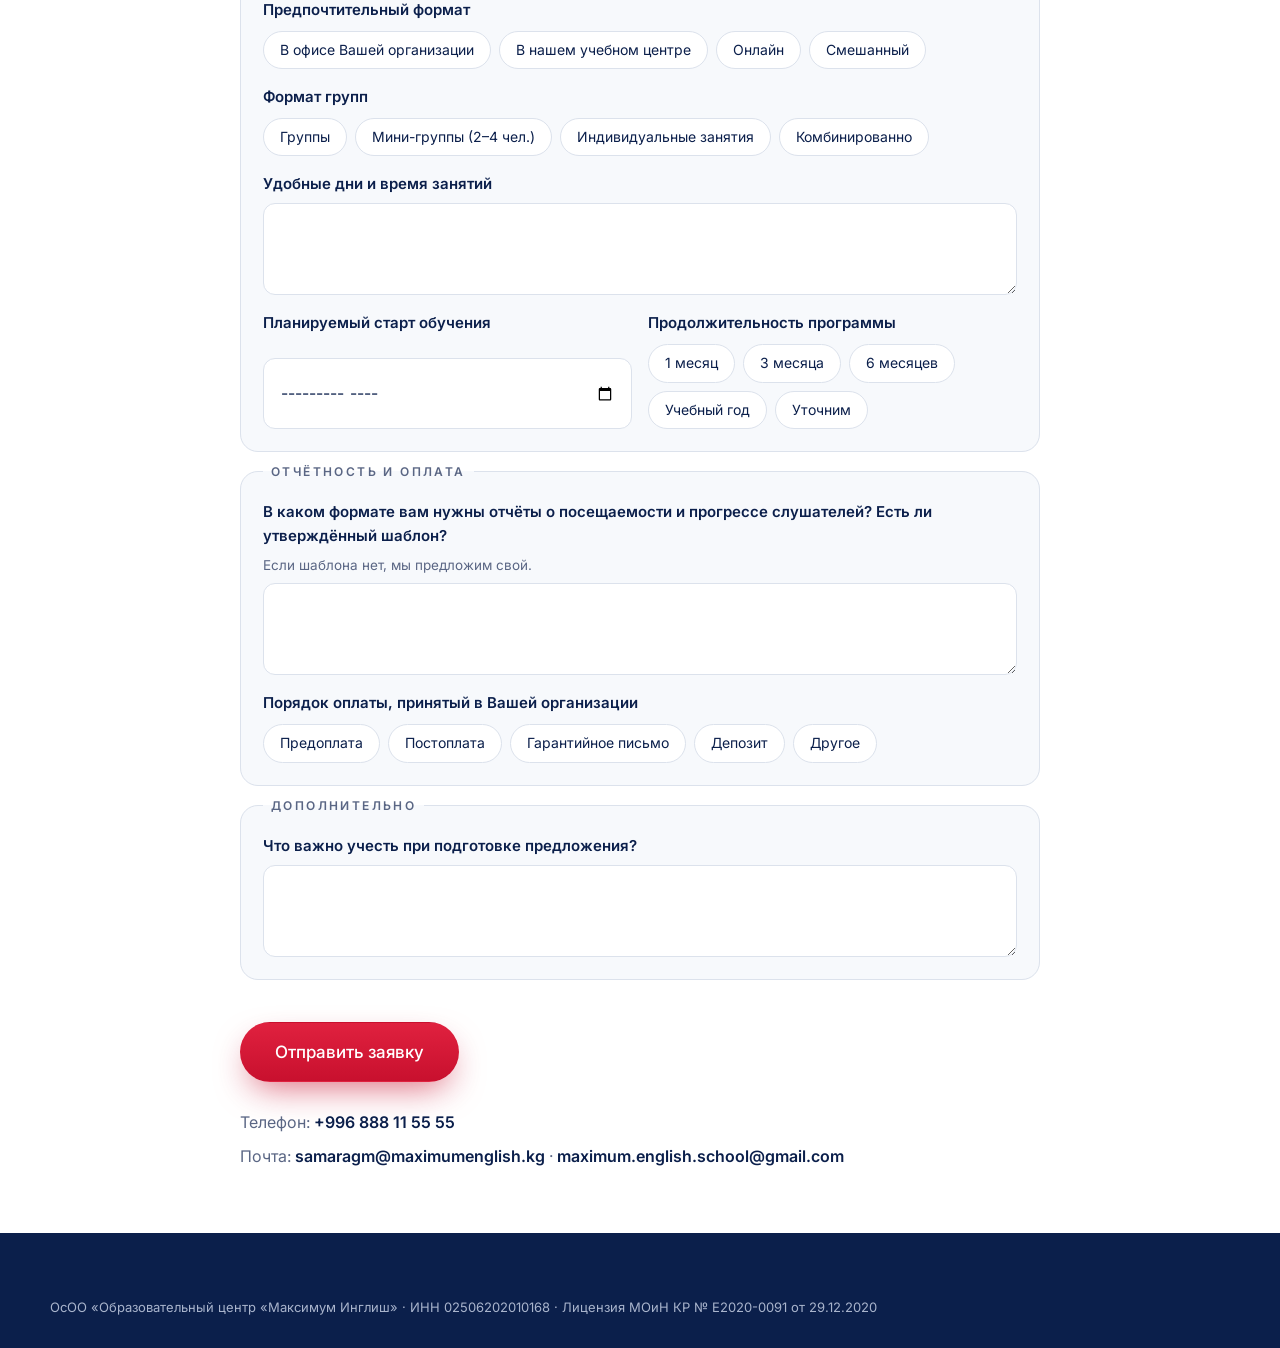
==== commit e3a76fcf: "Телефон в формате +996 888 11 55 55 Co-Authored-By: Claude Opus 5.5 <noreply@anthropic.com>" ====
--- a/brief.html
+++ b/brief.html
@@ -115,7 +115,7 @@
       <p>Наш менеджер свяжется с Вами в течение рабочего дня и направит коммерческое предложение.</p>
     </div>
     <div class="contacts">
-      <span>Телефон: <a href="tel:+996888115555">0888 115 555</a></span>
+      <span>Телефон: <a href="tel:+996888115555">+996 888 11 55 55</a></span>
       <span>Почта: <a href="mailto:samaragm@maximumenglish.kg">samaragm@maximumenglish.kg</a> · <a href="mailto:maximum.english.school@gmail.com">maximum.english.school@gmail.com</a></span>
     </div>
   </div>
@@ -149,7 +149,7 @@
     else data[k] = [].concat(data[k], v);
   });
   var btn=f.querySelector('button[type=submit]'); if(btn){btn.disabled=true;}
-  submitBrief(data).catch(function(){ err.textContent='Не удалось отправить. Позвоните нам: +996 888 115 555 или напишите на samaragm@maximumenglish.kg'; if(btn){btn.disabled=false;} throw 0; }).then(function(){
+  submitBrief(data).catch(function(){ err.textContent='Не удалось отправить. Позвоните нам: +996 888 11 55 55 или напишите на samaragm@maximumenglish.kg'; if(btn){btn.disabled=false;} throw 0; }).then(function(){
     f.style.display = 'none';
     var t = document.getElementById('thanks'); t.style.display = 'block';
     t.scrollIntoView({behavior:'smooth', block:'center'});
